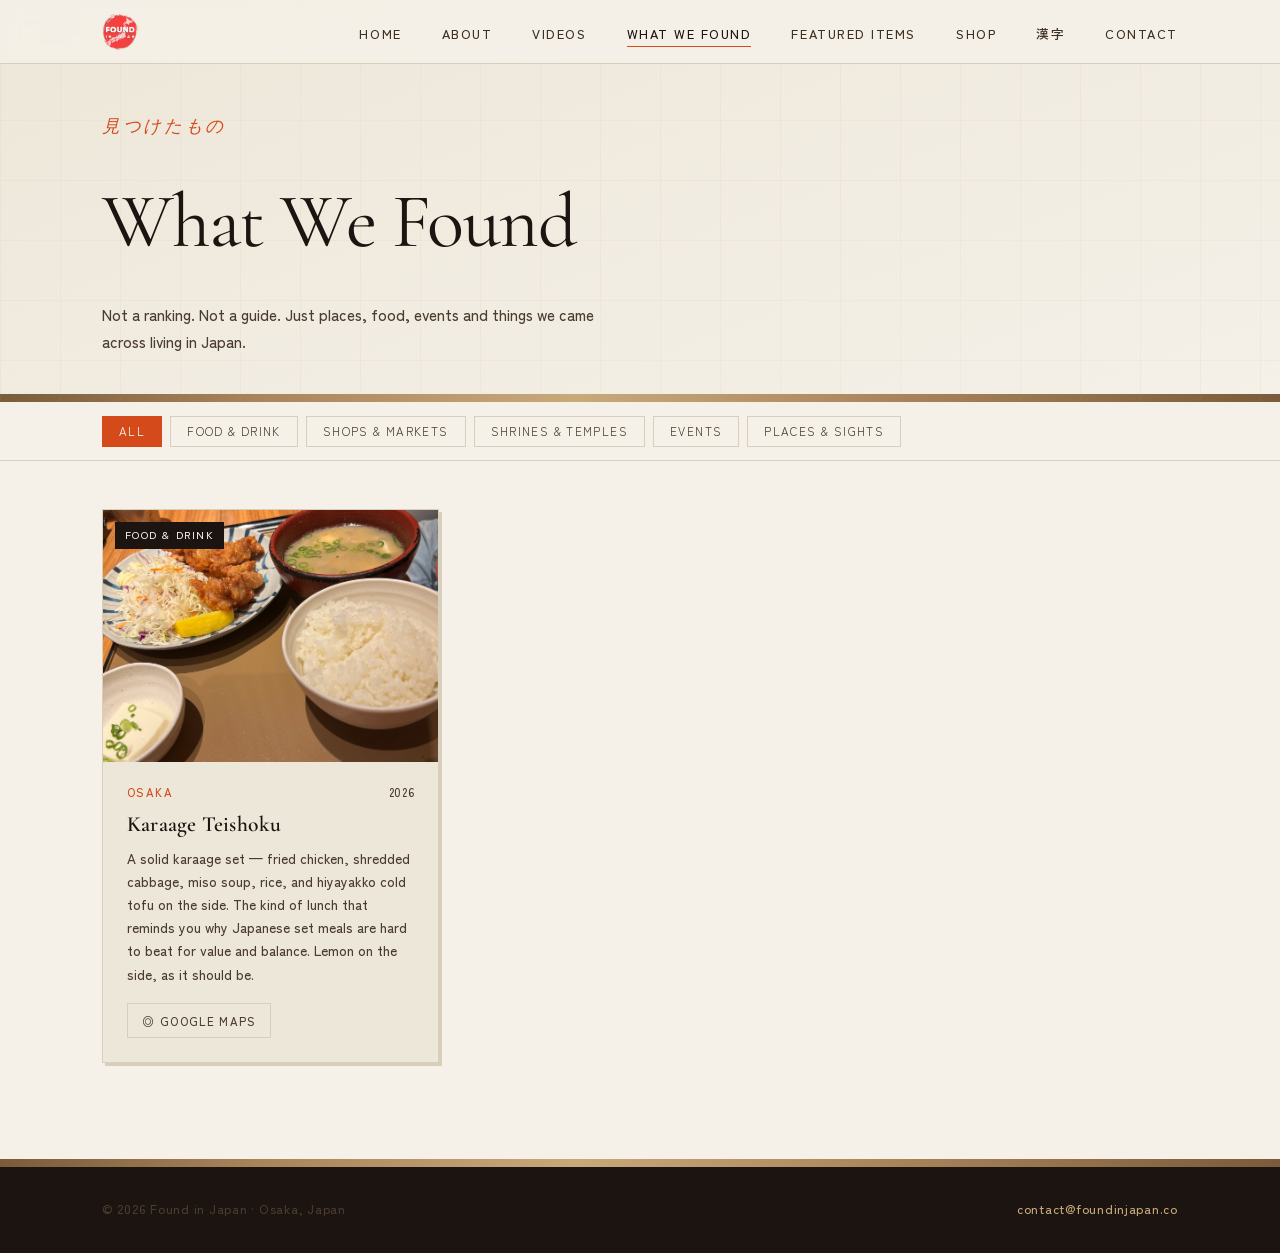
==== foundinjapan-deploy-v3/found.html @ 03828f06 "Add files via upload" ====
<!DOCTYPE html>
<html lang="en">
<head>
  <meta charset="UTF-8" />
  <meta name="viewport" content="width=device-width, initial-scale=1.0" />
  <title>What We Found — Found in Japan</title>
  <meta name="description" content="Places, food, shops, shrines, and events found across Japan. Not a ranking — just what we came across." />
  <meta name="keywords" content="Japan food, Osaka restaurants, Japan travel, things to do in Japan, Japan places, Osaka food" />
  <link rel="stylesheet" href="style.css" />
  <link rel="preconnect" href="https://fonts.googleapis.com" />
  <link rel="preconnect" href="https://fonts.gstatic.com" crossorigin />
  <link href="https://fonts.googleapis.com/css2?family=Cormorant+Garamond:ital,wght@0,300;0,400;0,600;1,300;1,400&family=Zen+Kaku+Gothic+New:wght@300;400;500&display=swap" rel="stylesheet" />
  <style>
    /* Carousel */
    .found-card-img.carousel { position: relative; overflow: hidden; }
    .found-card-img.carousel .carousel-img { position: absolute; top:0; left:0; width:100%; height:100%; object-fit:cover; opacity:0; transition: opacity 0.4s ease; }
    .found-card-img.carousel .carousel-img.active { opacity:1; position:relative; }
    .found-card-img.carousel .carousel-img:not(.active) { position:absolute; }
    .carousel-btn { position:absolute; top:50%; transform:translateY(-50%); background:rgba(28,20,16,0.55); color:#f5f0e8; border:none; width:28px; height:28px; font-size:0.85rem; cursor:pointer; z-index:10; display:flex; align-items:center; justify-content:center; transition:background 0.2s; }
    .carousel-btn:hover { background:rgba(28,20,16,0.8); }
    .carousel-prev { left:0.4rem; }
    .carousel-next { right:0.4rem; }
    .carousel-dots { position:absolute; bottom:0.5rem; left:50%; transform:translateX(-50%); display:flex; gap:0.3rem; z-index:10; }
    .carousel-dot { width:6px; height:6px; border-radius:50%; background:rgba(245,240,232,0.5); border:none; cursor:pointer; padding:0; transition:background 0.2s; }
    .carousel-dot.active { background:#f5f0e8; }
  </style>
</head>
<body>

  <nav class="nav">
    <div class="nav-inner">
      <a href="index.html" class="nav-logo">
        <img src="fij-logo.png" alt="Found in Japan" class="nav-logo-img" onerror="this.style.display='none'; this.nextElementSibling.style.display='block'"/>
        <span class="nav-logo-text" style="display:none">Found in Japan</span>
      </a>
      <ul class="nav-links">
        <li><a href="index.html">Home</a></li>
        <li><a href="about.html">About</a></li>
        <li><a href="videos.html">Videos</a></li>
        <li><a href="found.html" class="active">What We Found</a></li>
        <li><a href="featured.html">Featured Items</a></li>
        <li><a href="shop.html">Shop</a></li>
        <li><a href="kanji.html">漢字</a></li>
        <li><a href="contact.html">Contact</a></li>
      </ul>
      <button class="nav-toggle" aria-label="Menu">
        <span></span><span></span><span></span>
      </button>
    </div>
  </nav>

  <section class="page-hero">
    <div class="shoji-overlay"></div>
    <div class="container">
      <p class="hero-kicker">見つけたもの</p>
      <h1 class="page-title">What We Found</h1>
      <p class="page-hero-sub">Not a ranking. Not a guide. Just places, food, events and things we came across living in Japan.</p>
    </div>
    <div class="hero-wood-bar"></div>
  </section>

  <!-- Filter Bar -->
  <div class="filter-bar">
    <div class="container">
      <div class="filter-inner">
        <button class="filter-btn active" data-filter="all">All</button>
        <button class="filter-btn" data-filter="food-drink">Food & Drink</button>
        <button class="filter-btn" data-filter="shops-markets">Shops & Markets</button>
        <button class="filter-btn" data-filter="shrines-temples">Shrines & Temples</button>
        <button class="filter-btn" data-filter="events">Events</button>
        <button class="filter-btn" data-filter="places-sights">Places & Sights</button>
      </div>
    </div>
  </div>

  <!-- Cards Grid -->
  <section class="section found-section">
    <div class="container">
      <div class="found-grid" id="foundGrid">

        <!-- =============================================
             CARD TEMPLATE — copy this block to add a new entry
             
             data-category options:
               food-drink
               shops-markets
               shrines-temples
               events
               places-sights

             To add a new card:
             1. Copy from "CARD START" to "CARD END"
             2. Paste before the closing </div> of found-grid
             3. For ONE photo: use a single <img class="carousel-img active" src="photo.jpg" />
             4. For MULTIPLE photos: add more <img class="carousel-img" src="photo2.jpg" /> lines
                (first image gets class "carousel-img active", rest just "carousel-img")
             5. Update: category, name, location, date, note
             6. Update or remove maps-link and video-link as needed
             7. Save and re-upload found.html to Cloudflare Pages
        ============================================= -->

        <!-- CARD START -->
        <div class="found-card" data-category="food-drink">
          <div class="found-card-img carousel" data-index="0">
            <img src="sample-karaage.jpg" alt="Karaage teishoku set meal" loading="lazy" class="carousel-img active" />
            <span class="found-card-tag">Food & Drink</span>
          </div>
          <div class="found-card-body">
            <div class="found-card-meta">
              <span class="found-card-location">Osaka</span>
              <span class="found-card-date">2026</span>
            </div>
            <h3 class="found-card-name">Karaage Teishoku</h3>
            <p class="found-card-note">A solid karaage set — fried chicken, shredded cabbage, miso soup, rice, and hiyayakko cold tofu on the side. The kind of lunch that reminds you why Japanese set meals are hard to beat for value and balance. Lemon on the side, as it should be.</p>
            <div class="found-card-links">
              <a href="https://maps.google.com" target="_blank" class="found-link found-link-map">
                <span>◎</span> Google Maps
              </a>
              <!-- Uncomment and update if a video exists:
              <a href="https://youtube.com/watch?v=VIDEOID" target="_blank" class="found-link found-link-video">
                <span>▶</span> Watch Video
              </a>
              -->
            </div>
          </div>
        </div>
        <!-- CARD END -->

      </div>

      <!-- Empty state (shown when filter has no results) -->
      <div class="found-empty" id="foundEmpty" style="display:none;">
        <p>Nothing in this category yet — check back soon.</p>
      </div>

    </div>
  </section>

  <footer class="footer">
    <div class="container">
      <div class="footer-inner">
        <p class="footer-copy">© 2026 Found in Japan · Osaka, Japan</p>
        <a href="contact.html" class="footer-contact">contact@foundinjapan.co</a>
      </div>
    </div>
  </footer>

  <script src="main.js"></script>
  <script src="found.js"></script>
  <script>
    // Carousel init
    function initCarousel(card) {
      const imgs = card.querySelectorAll('.carousel-img');
      if (imgs.length <= 1) return;
      const wrap = card.querySelector('.found-card-img');
      let idx = 0;

      // Create controls
      const prev = document.createElement('button');
      prev.className = 'carousel-btn carousel-prev';
      prev.innerHTML = '&#8249;';
      const next = document.createElement('button');
      next.className = 'carousel-btn carousel-next';
      next.innerHTML = '&#8250;';

      const dots = document.createElement('div');
      dots.className = 'carousel-dots';
      imgs.forEach((_, i) => {
        const d = document.createElement('button');
        d.className = 'carousel-dot' + (i === 0 ? ' active' : '');
        d.addEventListener('click', () => goTo(i));
        dots.appendChild(d);
      });

      wrap.appendChild(prev);
      wrap.appendChild(next);
      wrap.appendChild(dots);

      function goTo(n) {
        imgs[idx].classList.remove('active');
        dots.children[idx].classList.remove('active');
        idx = (n + imgs.length) % imgs.length;
        imgs[idx].classList.add('active');
        dots.children[idx].classList.add('active');
      }

      prev.addEventListener('click', () => goTo(idx - 1));
      next.addEventListener('click', () => goTo(idx + 1));
    }

    document.querySelectorAll('.found-card-img.carousel').forEach(card => initCarousel(card));
  </script>

</body>
</html>
---- foundinjapan-deploy-v3/style.css ----
/* =============================================
   FOUND IN JAPAN — STYLESHEET
   Aesthetic: Shoji paper, white oak, warm off-white
   Accent: FIJ orange/red
   ============================================= */

:root {
  /* Core palette */
  --shoji-white:   #f5f0e8;       /* warm off-white, shoji paper */
  --shoji-cream:   #ede7d9;       /* slightly deeper cream */
  --shoji-shadow:  #d8cebc;       /* shadow/border on paper */
  --oak-light:     #c8a97a;       /* white oak, lighter grain */
  --oak-mid:       #a8845a;       /* white oak, mid tone */
  --oak-dark:      #7a5c3a;       /* white oak, dark grain */
  --ink:           #1c1410;       /* warm near-black, like sumi ink */
  --ink-light:     #3d2f22;       /* slightly lighter ink */
  --ink-muted:     #4a3c2e;       /* muted text */

  /* FIJ accent (used sparingly) */
  --fij-orange:    #d44a1a;       /* Found in Japan orange */
  --fij-red:       #b03010;       /* Found in Japan deep red */
  --fij-warm:      #e8622a;       /* lighter accent */

  /* Spacing */
  --nav-h: 64px;
  --max-w: 1140px;
  --section-gap: 6rem;

  /* Typography */
  --font-display: 'Cormorant Garamond', Georgia, serif;
  --font-body:    'Zen Kaku Gothic New', 'Hiragino Kaku Gothic ProN', sans-serif;
}

/* =============================================
   RESET & BASE
   ============================================= */

*, *::before, *::after { box-sizing: border-box; margin: 0; padding: 0; }

html { scroll-behavior: smooth; }

body {
  background-color: var(--shoji-white);
  color: var(--ink);
  font-family: var(--font-body);
  font-weight: 500;
  font-size: 16px;
  line-height: 1.75;
  /* Subtle paper grain texture */
  background-image:
    url("data:image/svg+xml,%3Csvg xmlns='http://www.w3.org/2000/svg' width='400' height='400'%3E%3Cfilter id='noise'%3E%3CfeTurbulence type='fractalNoise' baseFrequency='0.9' numOctaves='4' stitchTiles='stitch'/%3E%3CfeColorMatrix type='saturate' values='0'/%3E%3C/filter%3E%3Crect width='400' height='400' filter='url(%23noise)' opacity='0.035'/%3E%3C/svg%3E");
}

img { max-width: 100%; display: block; }
a { color: inherit; text-decoration: none; }

/* =============================================
   NAVIGATION
   ============================================= */

.nav {
  position: fixed;
  top: 0; left: 0; right: 0;
  height: var(--nav-h);
  z-index: 100;
  background: rgba(245, 240, 232, 0.92);
  backdrop-filter: blur(8px);
  border-bottom: 1px solid var(--shoji-shadow);
}

.nav-inner {
  max-width: var(--max-w);
  margin: 0 auto;
  padding: 0 2rem;
  height: 100%;
  display: flex;
  align-items: center;
  justify-content: space-between;
}

.nav-logo {
  display: flex;
  align-items: center;
  gap: 0.5rem;
}

.nav-logo-img {
  height: 36px;
  width: auto;
}

.nav-logo-text {
  font-family: var(--font-display);
  font-size: 1.25rem;
  font-weight: 600;
  color: var(--ink);
  letter-spacing: 0.02em;
}

.nav-links {
  display: flex;
  list-style: none;
  gap: 2.5rem;
}

.nav-links a {
  font-family: var(--font-body);
  font-size: 0.8rem;
  font-weight: 500;
  letter-spacing: 0.12em;
  text-transform: uppercase;
  color: var(--ink-light);
  transition: color 0.2s;
  position: relative;
}

.nav-links a::after {
  content: '';
  position: absolute;
  bottom: -4px; left: 0; right: 0;
  height: 1px;
  background: var(--fij-orange);
  transform: scaleX(0);
  transition: transform 0.25s ease;
}

.nav-links a:hover,
.nav-links a.active {
  color: var(--ink);
}

.nav-links a:hover::after,
.nav-links a.active::after {
  transform: scaleX(1);
}

.nav-toggle {
  display: none;
  flex-direction: column;
  gap: 5px;
  background: none;
  border: none;
  cursor: pointer;
  padding: 4px;
}

.nav-toggle span {
  display: block;
  width: 22px;
  height: 1.5px;
  background: var(--ink);
  transition: all 0.3s;
}

/* =============================================
   SHOJI OVERLAY (hero texture)
   ============================================= */

.shoji-overlay {
  position: absolute;
  inset: 0;
  pointer-events: none;
  /* Shoji grid pattern */
  background-image:
    linear-gradient(rgba(200,169,122,0.08) 1px, transparent 1px),
    linear-gradient(90deg, rgba(200,169,122,0.08) 1px, transparent 1px);
  background-size: 60px 60px;
  z-index: 1;
}

/* =============================================
   HERO
   ============================================= */

.hero {
  position: relative;
  min-height: 85vh;
  display: flex;
  align-items: center;
  padding-top: var(--nav-h);
  overflow: hidden;
  background: linear-gradient(160deg, var(--shoji-cream) 0%, var(--shoji-white) 60%);
}

.hero-inner {
  position: relative;
  z-index: 2;
  max-width: var(--max-w);
  margin: 0 auto;
  padding: 4rem 2rem 6rem;
}

.hero-wood-bar {
  position: absolute;
  bottom: 0; left: 0; right: 0;
  height: 8px;
  background: linear-gradient(90deg,
    var(--oak-dark) 0%,
    var(--oak-mid) 20%,
    var(--oak-light) 45%,
    var(--oak-mid) 70%,
    var(--oak-dark) 100%
  );
  /* Wood grain lines */
  background-image:
    linear-gradient(90deg,
      var(--oak-dark) 0%,
      var(--oak-mid) 20%,
      var(--oak-light) 45%,
      var(--oak-mid) 70%,
      var(--oak-dark) 100%
    ),
    repeating-linear-gradient(
      90deg,
      transparent,
      transparent 30px,
      rgba(255,255,255,0.06) 30px,
      rgba(255,255,255,0.06) 31px
    );
}

.hero-kicker {
  font-family: var(--font-display);
  font-style: italic;
  font-size: 1.1rem;
  color: var(--fij-orange);
  letter-spacing: 0.15em;
  margin-bottom: 0.75rem;
  opacity: 0;
  animation: fadeUp 0.8s ease 0.1s forwards;
}

.hero-title {
  font-family: var(--font-display);
  font-size: clamp(3.5rem, 8vw, 7rem);
  font-weight: 600;
  line-height: 1.0;
  letter-spacing: -0.02em;
  color: var(--ink);
  margin-bottom: 1.5rem;
  opacity: 0;
  animation: fadeUp 0.8s ease 0.25s forwards;
}

.hero-sub {
  font-size: 1.1rem;
  font-weight: 500;
  color: var(--ink-muted);
  max-width: 520px;
  line-height: 1.7;
  margin-bottom: 2.5rem;
  opacity: 0;
  animation: fadeUp 0.8s ease 0.4s forwards;
}

.hero-actions {
  display: flex;
  gap: 1rem;
  flex-wrap: wrap;
  opacity: 0;
  animation: fadeUp 0.8s ease 0.55s forwards;
}

/* =============================================
   PAGE HERO (inner pages)
   ============================================= */

.page-hero {
  position: relative;
  padding: calc(var(--nav-h) + 3rem) 0 3rem;
  background: linear-gradient(160deg, var(--shoji-cream) 0%, var(--shoji-white) 100%);
  overflow: hidden;
}

.page-title {
  font-family: var(--font-display);
  font-size: clamp(2.5rem, 6vw, 5rem);
  font-weight: 400;
  letter-spacing: -0.02em;
  position: relative;
  z-index: 2;
}

/* =============================================
   BUTTONS
   ============================================= */

.btn {
  display: inline-flex;
  align-items: center;
  gap: 0.5rem;
  padding: 0.75rem 2rem;
  font-family: var(--font-body);
  font-size: 0.78rem;
  font-weight: 400;
  letter-spacing: 0.12em;
  text-transform: uppercase;
  border: 1px solid transparent;
  cursor: pointer;
  transition: all 0.25s ease;
  text-decoration: none;
}

.btn-primary {
  background: var(--fij-orange);
  color: #fff;
  border-color: var(--fij-orange);
}

.btn-primary:hover {
  background: var(--fij-red);
  border-color: var(--fij-red);
  transform: translateY(-1px);
}

.btn-ghost {
  background: transparent;
  color: var(--ink);
  border-color: var(--oak-mid);
}

.btn-ghost:hover {
  background: var(--shoji-cream);
  border-color: var(--ink);
}

.btn-full { width: 100%; justify-content: center; }

/* =============================================
   SECTIONS
   ============================================= */

.section {
  padding: var(--section-gap) 0;
}

.container {
  max-width: var(--max-w);
  margin: 0 auto;
  padding: 0 2rem;
}

.section-label {
  font-size: 0.72rem;
  font-weight: 500;
  letter-spacing: 0.2em;
  text-transform: uppercase;
  color: var(--fij-orange);
  margin-bottom: 0.5rem;
}

.section-title {
  font-family: var(--font-display);
  font-size: clamp(1.8rem, 4vw, 3rem);
  font-weight: 600;
  letter-spacing: -0.01em;
  color: var(--ink);
  margin-bottom: 2.5rem;
}

/* =============================================
   FEATURED VIDEO
   ============================================= */

.featured {
  background: var(--shoji-cream);
  border-top: 1px solid var(--shoji-shadow);
  border-bottom: 1px solid var(--shoji-shadow);
}

.featured-embed {
  display: grid;
  grid-template-columns: 1fr 340px;
  gap: 3rem;
  align-items: center;
}

.embed-wrap {
  position: relative;
  padding-bottom: 56.25%;
  border: 1px solid var(--shoji-shadow);
  box-shadow: 4px 4px 0 var(--oak-light);
}

.embed-wrap iframe {
  position: absolute;
  inset: 0;
  width: 100%;
  height: 100%;
}

.channel-embed-wrap {
  position: relative;
  padding-bottom: 56.25%;
  border: 1px solid var(--shoji-shadow);
  box-shadow: 4px 4px 0 var(--oak-light);
  margin-bottom: 2rem;
}

.channel-embed-wrap iframe {
  position: absolute;
  inset: 0;
  width: 100%;
  height: 100%;
}

.channel-cta {
  text-align: center;
}

.channel-cta p {
  color: var(--ink-muted);
  margin-bottom: 1.5rem;
}

.featured-desc {
  color: var(--ink-muted);
  font-size: 0.95rem;
  margin-bottom: 2rem;
  line-height: 1.8;
}

/* =============================================
   TOPICS GRID
   ============================================= */

.topics {
  background: var(--shoji-white);
}

.topics-grid {
  display: grid;
  grid-template-columns: repeat(auto-fill, minmax(240px, 1fr));
  gap: 1px;
  background: var(--shoji-shadow);
  border: 1px solid var(--shoji-shadow);
}

.topic-card {
  display: flex;
  flex-direction: column;
  gap: 0.5rem;
  padding: 2rem 1.75rem;
  background: var(--shoji-white);
  text-decoration: none;
  transition: background 0.2s;
  cursor: pointer;
}

.topic-card:hover {
  background: var(--shoji-cream);
}

.topic-kanji {
  font-family: var(--font-display);
  font-size: 2.5rem;
  font-weight: 400;
  color: var(--fij-orange);
  line-height: 1;
  opacity: 0.8;
}

.topic-en {
  font-family: var(--font-display);
  font-size: 1.15rem;
  font-weight: 600;
  color: var(--ink);
  letter-spacing: 0.02em;
}

.topic-desc {
  font-size: 0.85rem;
  color: var(--ink-muted);
  line-height: 1.6;
}

/* =============================================
   SOCIAL STRIP
   ============================================= */

.social-strip {
  background: var(--ink);
}

.social-strip .section-label {
  color: var(--oak-light);
}

.social-strip .section-title {
  color: var(--shoji-white);
}

.social-links {
  display: grid;
  grid-template-columns: repeat(auto-fill, minmax(220px, 1fr));
  gap: 1px;
  background: rgba(255,255,255,0.08);
  border: 1px solid rgba(255,255,255,0.08);
}

.social-link {
  display: flex;
  flex-direction: column;
  gap: 0.35rem;
  padding: 1.75rem;
  background: var(--ink);
  transition: background 0.2s;
}

.social-link:hover {
  background: var(--ink-light);
}

.social-icon {
  font-size: 1.2rem;
  color: var(--fij-orange);
  line-height: 1;
}

.social-name {
  font-family: var(--font-display);
  font-size: 1.1rem;
  font-weight: 600;
  color: var(--shoji-white);
}

.social-handle {
  font-size: 0.78rem;
  color: var(--ink-muted);
  letter-spacing: 0.04em;
}

/* =============================================
   ABOUT PAGE
   ============================================= */

.about-section {
  background: var(--shoji-white);
}

.about-grid {
  display: grid;
  grid-template-columns: 320px 1fr;
  gap: 5rem;
  align-items: start;
}

.about-img-frame {
  border: 1px solid var(--shoji-shadow);
  box-shadow: 6px 6px 0 var(--oak-light);
  aspect-ratio: 3/4;
  overflow: hidden;
}

.about-img-placeholder {
  width: 100%;
  height: 100%;
  background: linear-gradient(160deg, var(--shoji-cream), var(--shoji-shadow));
  display: flex;
  flex-direction: column;
  align-items: center;
  justify-content: center;
  gap: 0.5rem;
  font-family: var(--font-display);
  font-size: 1.5rem;
  color: var(--ink-muted);
}

.about-img-sub {
  font-size: 0.85rem;
  letter-spacing: 0.1em;
  text-transform: uppercase;
}

.about-stats {
  display: flex;
  align-items: center;
  margin-top: 1.5rem;
  border: 1px solid var(--shoji-shadow);
}

.stat {
  flex: 1;
  padding: 1rem;
  text-align: center;
  display: flex;
  flex-direction: column;
  gap: 0.2rem;
}

.stat-num {
  font-family: var(--font-display);
  font-size: 1.6rem;
  font-weight: 600;
  color: var(--fij-orange);
  line-height: 1;
}

.stat-label {
  font-size: 0.7rem;
  letter-spacing: 0.08em;
  text-transform: uppercase;
  color: var(--ink-muted);
}

.stat-divider {
  width: 1px;
  height: 40px;
  background: var(--shoji-shadow);
}

.about-heading {
  font-family: var(--font-display);
  font-size: 1.8rem;
  font-weight: 400;
  letter-spacing: -0.01em;
  color: var(--ink);
  margin-bottom: 1rem;
  padding-bottom: 0.5rem;
  border-bottom: 1px solid var(--shoji-shadow);
}

.about-text-col p {
  color: var(--ink-muted);
  margin-bottom: 1.25rem;
  font-size: 0.97rem;
}

.about-actions {
  display: flex;
  gap: 1rem;
  flex-wrap: wrap;
  margin-top: 2rem;
}

/* =============================================
   CONTACT PAGE
   ============================================= */

.contact-grid {
  display: grid;
  grid-template-columns: 1fr 1fr;
  gap: 5rem;
  align-items: start;
}

.contact-info p {
  color: var(--ink-muted);
  margin-bottom: 1.25rem;
  font-size: 0.97rem;
}

.contact-methods {
  margin: 2rem 0;
  display: flex;
  flex-direction: column;
  gap: 0;
  border: 1px solid var(--shoji-shadow);
}

.contact-method {
  display: flex;
  justify-content: space-between;
  align-items: center;
  padding: 0.9rem 1.25rem;
  border-bottom: 1px solid var(--shoji-shadow);
  gap: 1rem;
}

.contact-method:last-child {
  border-bottom: none;
}

.contact-method-label {
  font-size: 0.72rem;
  letter-spacing: 0.15em;
  text-transform: uppercase;
  color: var(--ink-muted);
  min-width: 80px;
}

.contact-method-value {
  font-size: 0.85rem;
  color: var(--fij-orange);
  transition: color 0.2s;
}

.contact-method-value:hover {
  color: var(--fij-red);
}

.contact-note {
  background: var(--shoji-cream);
  border-left: 3px solid var(--fij-orange);
  padding: 1rem 1.25rem;
  font-size: 0.85rem;
  color: var(--ink-muted);
}

.contact-note strong {
  color: var(--ink);
}

/* Form */
.contact-form {
  display: flex;
  flex-direction: column;
  gap: 1.25rem;
}

.form-group {
  display: flex;
  flex-direction: column;
  gap: 0.4rem;
}

.form-group label {
  font-size: 0.72rem;
  letter-spacing: 0.15em;
  text-transform: uppercase;
  color: var(--ink-muted);
}

.form-group input,
.form-group select,
.form-group textarea {
  background: var(--shoji-cream);
  border: 1px solid var(--shoji-shadow);
  padding: 0.75rem 1rem;
  font-family: var(--font-body);
  font-size: 0.9rem;
  color: var(--ink);
  outline: none;
  transition: border-color 0.2s;
  appearance: none;
  border-radius: 0;
}

.form-group input:focus,
.form-group select:focus,
.form-group textarea:focus {
  border-color: var(--fij-orange);
}

.form-group textarea {
  resize: vertical;
  min-height: 120px;
}

.form-note {
  font-size: 0.75rem;
  color: var(--ink-muted);
  text-align: center;
  margin-top: -0.5rem;
}

/* =============================================
   WHAT WE FOUND PAGE
   ============================================= */

.page-hero-sub {
  font-size: 0.95rem;
  color: var(--ink-muted);
  margin-top: 0.75rem;
  max-width: 520px;
  position: relative;
  z-index: 2;
}

/* Filter bar */
.filter-bar {
  position: sticky;
  top: var(--nav-h);
  z-index: 50;
  background: rgba(245, 240, 232, 0.95);
  backdrop-filter: blur(6px);
  border-bottom: 1px solid var(--shoji-shadow);
  padding: 0.85rem 0;
}

.filter-inner {
  display: flex;
  gap: 0.5rem;
  flex-wrap: wrap;
  align-items: center;
}

.filter-btn {
  background: transparent;
  border: 1px solid var(--shoji-shadow);
  padding: 0.4rem 1rem;
  font-family: var(--font-body);
  font-size: 0.72rem;
  font-weight: 400;
  letter-spacing: 0.12em;
  text-transform: uppercase;
  color: var(--ink-muted);
  cursor: pointer;
  transition: all 0.2s;
  border-radius: 0;
}

.filter-btn:hover {
  border-color: var(--ink-muted);
  color: var(--ink);
}

.filter-btn.active {
  background: var(--fij-orange);
  border-color: var(--fij-orange);
  color: #fff;
}

/* Found section */
.found-section {
  background: var(--shoji-white);
  padding-top: 3rem;
}

/* Cards grid */
.found-grid {
  display: grid;
  grid-template-columns: repeat(auto-fill, minmax(300px, 1fr));
  gap: 2rem;
}

.found-card {
  display: flex;
  flex-direction: column;
  background: var(--shoji-cream);
  border: 1px solid var(--shoji-shadow);
  box-shadow: 3px 3px 0 var(--shoji-shadow);
  transition: opacity 0.25s ease, transform 0.25s ease, box-shadow 0.2s ease;
  overflow: hidden;
}

.found-card:hover {
  box-shadow: 5px 5px 0 var(--oak-light);
  transform: translateY(-2px);
}

.found-card-img {
  position: relative;
  aspect-ratio: 4/3;
  overflow: hidden;
  background: var(--shoji-shadow);
}

.found-card-img img {
  width: 100%;
  height: 100%;
  object-fit: cover;
  transition: transform 0.4s ease;
}

.found-card:hover .found-card-img img {
  transform: scale(1.03);
}

.found-card-tag {
  position: absolute;
  top: 0.75rem;
  left: 0.75rem;
  background: var(--ink);
  color: var(--shoji-white);
  font-size: 0.65rem;
  letter-spacing: 0.15em;
  text-transform: uppercase;
  padding: 0.25rem 0.6rem;
}

.found-card-body {
  padding: 1.25rem 1.5rem 1.5rem;
  display: flex;
  flex-direction: column;
  gap: 0.6rem;
  flex: 1;
}

.found-card-meta {
  display: flex;
  justify-content: space-between;
  align-items: center;
}

.found-card-location {
  font-size: 0.72rem;
  letter-spacing: 0.12em;
  text-transform: uppercase;
  color: var(--fij-orange);
}

.found-card-date {
  font-size: 0.72rem;
  color: var(--ink-muted);
  letter-spacing: 0.06em;
}

.found-card-name {
  font-family: var(--font-display);
  font-size: 1.35rem;
  font-weight: 600;
  color: var(--ink);
  line-height: 1.2;
  letter-spacing: 0.01em;
}

.found-card-note {
  font-size: 0.85rem;
  color: var(--ink-muted);
  line-height: 1.7;
  flex: 1;
}

.found-card-links {
  display: flex;
  gap: 0.75rem;
  margin-top: 0.5rem;
  flex-wrap: wrap;
}

.found-link {
  display: inline-flex;
  align-items: center;
  gap: 0.35rem;
  font-size: 0.72rem;
  letter-spacing: 0.1em;
  text-transform: uppercase;
  padding: 0.4rem 0.85rem;
  border: 1px solid;
  transition: all 0.2s;
}

.found-link-map {
  color: var(--ink-muted);
  border-color: var(--shoji-shadow);
}

.found-link-map:hover {
  color: var(--ink);
  border-color: var(--ink-muted);
  background: var(--shoji-white);
}

.found-link-video {
  color: #fff;
  background: var(--fij-orange);
  border-color: var(--fij-orange);
}

.found-link-video:hover {
  background: var(--fij-red);
  border-color: var(--fij-red);
}

/* Empty state */
.found-empty {
  text-align: center;
  padding: 4rem 2rem;
  color: var(--ink-muted);
  font-family: var(--font-display);
  font-style: italic;
  font-size: 1.1rem;
}

/* =============================================
   FOOTER
   ============================================= */

.footer {
  background: var(--ink);
  /* Oak bar at top */
  border-top: 8px solid transparent;
  border-image: linear-gradient(90deg,
    var(--oak-dark) 0%,
    var(--oak-mid) 20%,
    var(--oak-light) 45%,
    var(--oak-mid) 70%,
    var(--oak-dark) 100%
  ) 1;
  padding: 2rem 0;
}

.footer-inner {
  display: flex;
  justify-content: space-between;
  align-items: center;
  gap: 1rem;
  flex-wrap: wrap;
}

.footer-copy {
  font-size: 0.78rem;
  color: var(--ink-muted);
  letter-spacing: 0.06em;
}

.footer-contact {
  font-size: 0.78rem;
  color: var(--oak-light);
  letter-spacing: 0.06em;
  transition: color 0.2s;
}

.footer-contact:hover {
  color: var(--fij-orange);
}

/* =============================================
   ANIMATIONS
   ============================================= */

@keyframes fadeUp {
  from { opacity: 0; transform: translateY(20px); }
  to   { opacity: 1; transform: translateY(0); }
}

/* =============================================
   RESPONSIVE
   ============================================= */

/* Tablet */
@media (max-width: 900px) {
  .featured-embed {
    grid-template-columns: 1fr;
  }
  .about-grid {
    grid-template-columns: 1fr;
    gap: 2.5rem;
  }
  .about-image-col {
    max-width: 320px;
  }
  .contact-grid {
    grid-template-columns: 1fr;
    gap: 3rem;
  }
  .found-grid {
    grid-template-columns: repeat(2, 1fr);
  }
}

/* Large mobile */
@media (max-width: 680px) {
  :root {
    --section-gap: 3.5rem;
    --nav-h: 58px;
  }

  /* Nav — hamburger */
  .nav-links { display: none; }
  .nav-links.open {
    display: flex;
    flex-direction: column;
    position: absolute;
    top: var(--nav-h);
    left: 0; right: 0;
    background: var(--shoji-white);
    border-bottom: 1px solid var(--shoji-shadow);
    padding: 1.25rem 1.5rem;
    gap: 1rem;
    box-shadow: 0 4px 12px rgba(0,0,0,0.08);
  }
  .nav-links.open a {
    font-size: 0.85rem;
    padding: 0.25rem 0;
  }
  .nav-toggle { display: flex; }

  /* Hero */
  .hero {
    min-height: 70vh;
  }
  .hero-inner {
    padding: 3rem 1.25rem 5rem;
  }
  .hero-actions {
    flex-direction: column;
    align-items: flex-start;
  }
  .btn {
    width: 100%;
    text-align: center;
    justify-content: center;
  }

  /* Page hero */
  .page-hero {
    padding: calc(var(--nav-h) + 2rem) 0 2rem;
  }
  .page-hero-sub {
    font-size: 0.88rem;
  }

  /* Sections */
  .section { padding: var(--section-gap) 0; }
  .container { padding: 0 1.25rem; }

  /* Topics */
  .topics-grid { grid-template-columns: 1fr 1fr; }

  /* Social */
  .social-links { grid-template-columns: 1fr 1fr; }

  /* About stats — horizontal scroll if needed */
  .about-stats {
    overflow-x: auto;
  }
  .stat {
    min-width: 80px;
  }

  /* Contact form */
  .contact-form { gap: 1rem; }

  /* Filter bar — horizontal scroll on mobile */
  .filter-bar {
    padding: 0.6rem 0;
  }
  .filter-inner {
    flex-wrap: nowrap;
    overflow-x: auto;
    -webkit-overflow-scrolling: touch;
    scrollbar-width: none;
    padding: 0.2rem 1.25rem;
    gap: 0.4rem;
  }
  .filter-inner::-webkit-scrollbar { display: none; }
  .filter-btn {
    white-space: nowrap;
    flex-shrink: 0;
    padding: 0.4rem 0.85rem;
  }

  /* Found cards */
  .found-grid {
    grid-template-columns: 1fr;
    gap: 1.5rem;
  }

  /* Footer */
  .footer-inner {
    flex-direction: column;
    text-align: center;
    gap: 0.5rem;
  }
}

/* Small mobile */
@media (max-width: 480px) {
  .topics-grid { grid-template-columns: 1fr; }
  .social-links { grid-template-columns: 1fr; }

  .hero-kicker { font-size: 0.95rem; }

  .section-title { margin-bottom: 1.75rem; }

  /* Nav logo text size */
  .nav-logo-text { font-size: 1.05rem; }

  /* About image smaller on tiny screens */
  .about-image-col { max-width: 100%; }
  .about-img-frame { aspect-ratio: 4/3; }

  /* Found card links stack */
  .found-card-links { flex-direction: column; }
  .found-link { justify-content: center; }
}
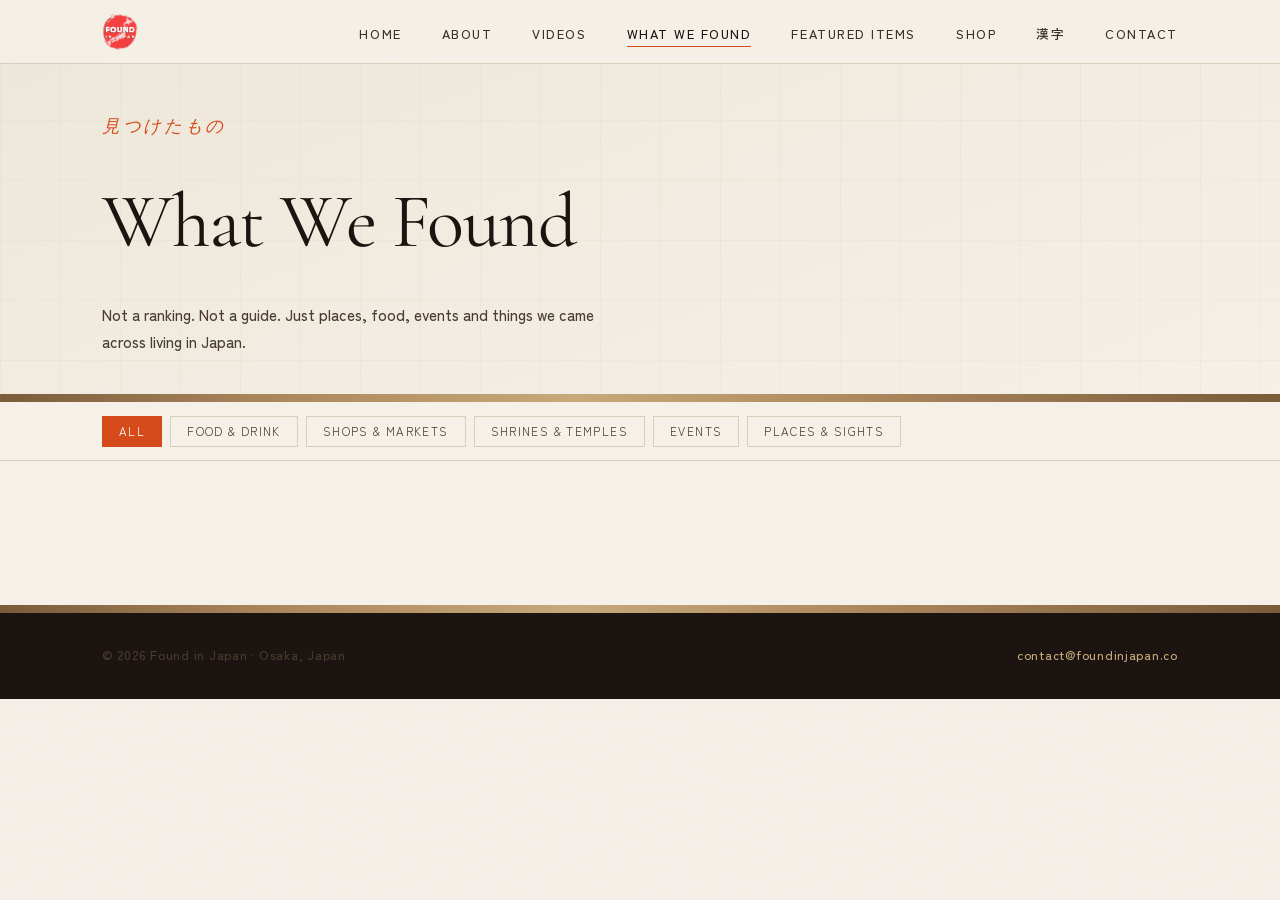
==== commit 6a534ea9: "Update found.html" ====
--- a/foundinjapan-deploy-v3/found.html
+++ b/foundinjapan-deploy-v3/found.html
@@ -99,32 +99,7 @@
              7. Save and re-upload found.html to Cloudflare Pages
         ============================================= -->
 
-        <!-- CARD START -->
-        <div class="found-card" data-category="food-drink">
-          <div class="found-card-img carousel" data-index="0">
-            <img src="sample-karaage.jpg" alt="Karaage teishoku set meal" loading="lazy" class="carousel-img active" />
-            <span class="found-card-tag">Food & Drink</span>
-          </div>
-          <div class="found-card-body">
-            <div class="found-card-meta">
-              <span class="found-card-location">Osaka</span>
-              <span class="found-card-date">2026</span>
-            </div>
-            <h3 class="found-card-name">Karaage Teishoku</h3>
-            <p class="found-card-note">A solid karaage set — fried chicken, shredded cabbage, miso soup, rice, and hiyayakko cold tofu on the side. The kind of lunch that reminds you why Japanese set meals are hard to beat for value and balance. Lemon on the side, as it should be.</p>
-            <div class="found-card-links">
-              <a href="https://maps.google.com" target="_blank" class="found-link found-link-map">
-                <span>◎</span> Google Maps
-              </a>
-              <!-- Uncomment and update if a video exists:
-              <a href="https://youtube.com/watch?v=VIDEOID" target="_blank" class="found-link found-link-video">
-                <span>▶</span> Watch Video
-              </a>
-              -->
-            </div>
-          </div>
-        </div>
-        <!-- CARD END -->
+       
 
       </div>
 
